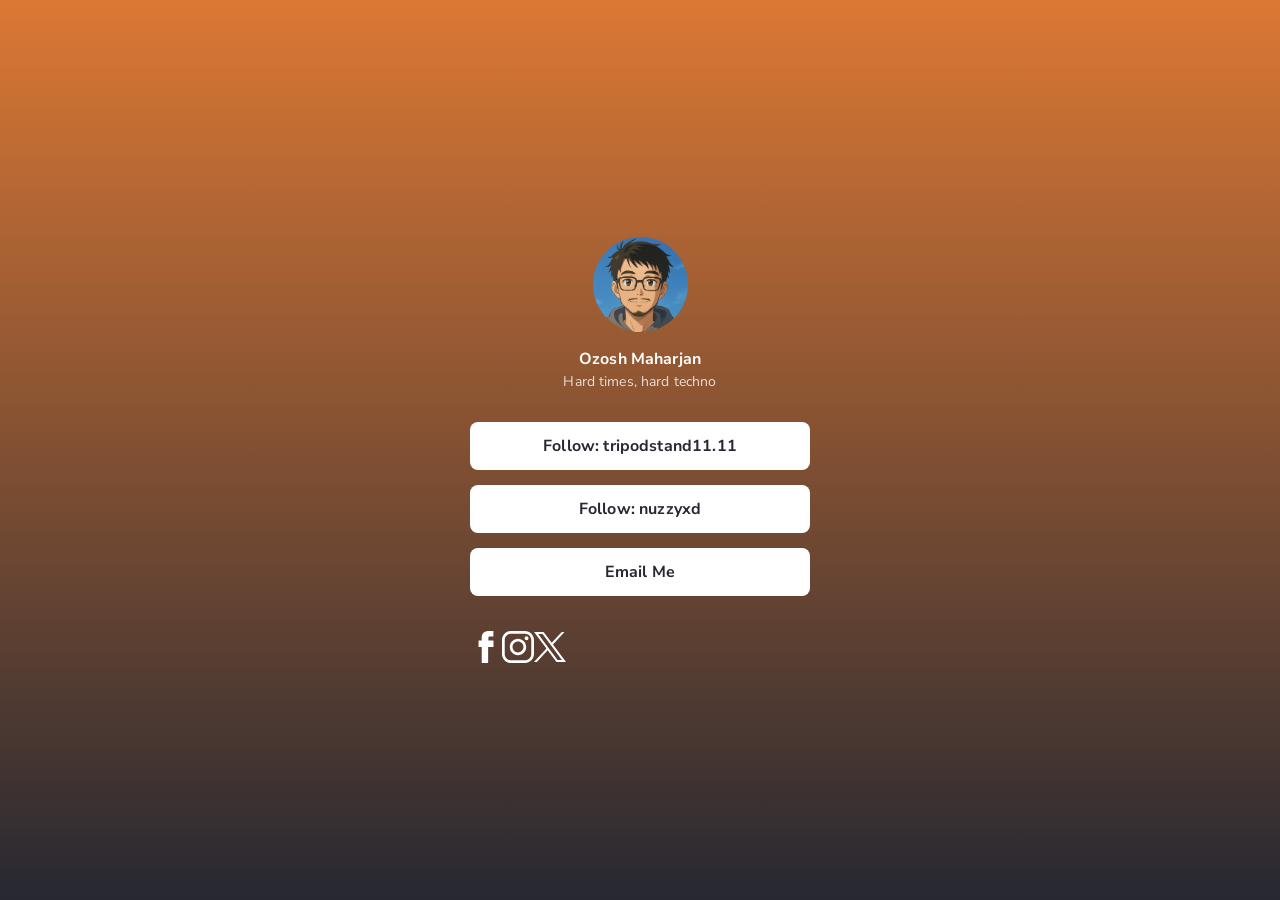
==== index.html @ 570a071a "adj" ====
<!DOCTYPE html>
<html lang="en">

<head>
    <meta charset="UTF-8">
    <meta name="viewport" content="width=device-width, initial-scale=1.0">
    <title>Ozosh Maharjan</title>
    <!-- CSS file -->
    <link rel="preconnect" href="https://fonts.googleapis.com">
    <link rel="preconnect" href="https://fonts.gstatic.com" crossorigin>
    <link href="https://fonts.googleapis.com/css2?family=Nunito+Sans:ital,opsz,wght@0,6..12,200..1000;1,6..12,200..1000&display=swap" rel="stylesheet">
    <link rel="stylesheet" href="/assets/css/style.css">
</head>

<body>
    <div class="main">
        <div class="content">
            <div class="container">
                <div class="profile">
                    <div class="profile__img">
                        <img src="/assets/img/profile.jpg" alt="Ozosh Maharjan" width="150" height="150" loading="lazy">
                    </div>
                    <h1 class="profile__title">Ozosh Maharjan</h1>
                    <p class="profile__caption">Hard times, hard techno</p>
                </div>
                <div class="buttonlist">
                    <ul>
                        <li><a class="btn" href="https://www.instagram.com/tripodstand11.11" target="_blank"
                                rel="noopener noreferrer">Follow: tripodstand11.11</a></li>
                        <li><a class="btn" href="https://www.instagram.com/nuzzyxd" target="_blank"
                                rel="noopener noreferrer">Follow: nuzzyxd</a></li>
                        <li><a class="btn" href="mailto:ozoshmaharjan@gmail.com" target="_blank"
                                rel="noopener noreferrer">Email Me</a></li>
                    </ul>
                </div>
                <div class="socialmedia">
                    <ul>
                        <li><a class="btn" href="#" target="_blank"><img src="/assets/img/icon-fb.svg"
                                    alt="facebook"></a></li>
                        <li><a class="btn" href="#" target="_blank"><img src="/assets/img/icon-insta.svg"
                                    alt="instagram"></a></li>
                        <li><a class="btn" href="#" target="_blank"><img src="/assets/img/icon-x.svg" alt="x"></a></li>
                    </ul>
                </div>

            </div>
        </div>
    </div>
    <!-- JS file -->
    <script src="/assets/js/script.js"></script>
</body>

</html>
---- assets/css/style.css ----
* {
  box-sizing: border-box;
  font-family: "Nunito Sans", sans-serif;
  letter-spacing: 0.01em;
  margin: 0;
  padding: 0;
}

ul {
  list-style-type: none;
}

div {
  width: 100%;
}

html {
  font-size: 16px;
  line-height: 1.5;
}

img {
  max-width: 100%;
  display: block;
  font-style: italic;
}

.container {
  max-width: 400px;
  margin: 0 auto;
  padding: 30px;
}

.main {
  display: flex;
  align-items: center;
  justify-content: center;
  background: #DC7835;
  background: linear-gradient(to bottom, #dc7834 0%, #272831 100%);
  min-height: 100svh;
}

.content {
  display: flex;
}

.profile {
  margin-bottom: 30px;
}
.profile__img {
  width: 95px;
  height: 95px;
  border-radius: 50%;
  overflow: hidden;
  margin-left: auto;
  margin-right: auto;
  margin-bottom: 15px;
}
.profile__img img {
  width: 100%;
  height: 100%;
  object-fit: cover;
  object-position: top;
}
.profile__title {
  font-size: 16px;
  text-align: center;
  color: #fff;
  font-weight: bold;
}
.profile__caption {
  text-align: center;
  font-size: 14px;
  margin: 0;
  color: #fff;
  opacity: 0.8;
}

.socialmedia ul {
  display: flex;
}
.socialmedia img {
  width: 32px;
  height: 32px;
}

.buttonlist {
  margin-bottom: 35px;
}
.buttonlist .btn {
  font-size: 16px;
  display: block;
  width: 100%;
  text-align: center;
  text-decoration: none;
  color: #272831;
  background-color: #fff;
  padding: 12px 15px;
  border-radius: 8px;
  margin-bottom: 15px;
  font-weight: bold;
}

/*# sourceMappingURL=style.css.map */
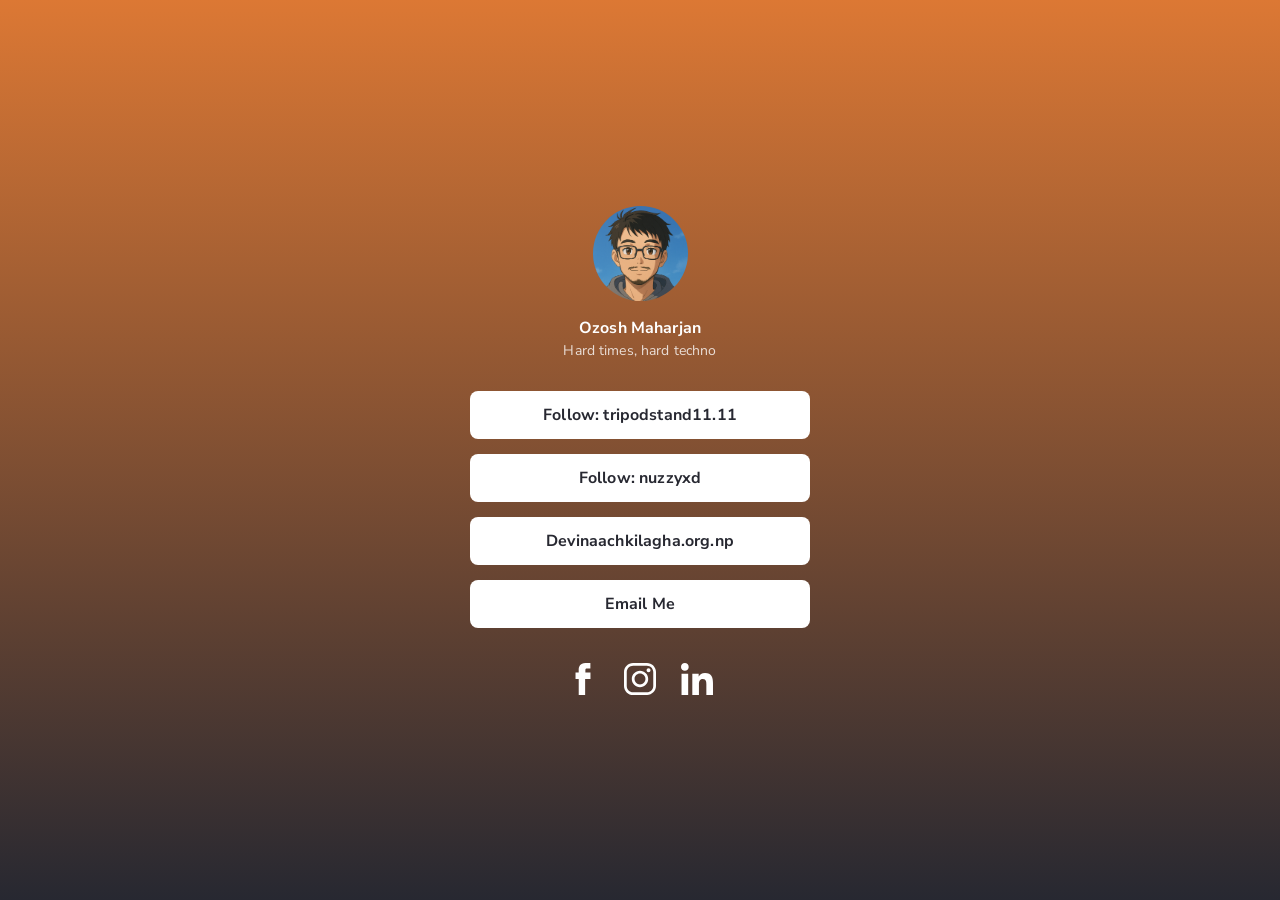
==== commit 2c36a1c9: "adj" ====
--- a/index.html
+++ b/index.html
@@ -18,31 +18,29 @@
             <div class="container">
                 <div class="profile">
                     <div class="profile__img">
-                        <img src="/assets/img/profile.jpg" alt="Ozosh Maharjan" width="150" height="150" loading="lazy">
+                        <a href="https://ozosh.com.np/" target="_blank" rel="noopener noreferrer">
+                            <img src="/assets/img/profile.jpg" alt="Ozosh Maharjan" width="150" height="150" loading="lazy">
+                        </a>
                     </div>
                     <h1 class="profile__title">Ozosh Maharjan</h1>
                     <p class="profile__caption">Hard times, hard techno</p>
                 </div>
                 <div class="buttonlist">
                     <ul>
-                        <li><a class="btn" href="https://www.instagram.com/tripodstand11.11" target="_blank"
-                                rel="noopener noreferrer">Follow: tripodstand11.11</a></li>
-                        <li><a class="btn" href="https://www.instagram.com/nuzzyxd" target="_blank"
-                                rel="noopener noreferrer">Follow: nuzzyxd</a></li>
-                        <li><a class="btn" href="mailto:ozoshmaharjan@gmail.com" target="_blank"
-                                rel="noopener noreferrer">Email Me</a></li>
+                        <li><a class="btn" href="https://www.instagram.com/tripodstand11.11/" target="_blank" rel="noopener noreferrer">Follow: tripodstand11.11</a></li>
+                        <li><a class="btn" href="https://www.instagram.com/nuzzyxd/" target="_blank" rel="noopener noreferrer">Follow: nuzzyxd</a></li>
+                        <!-- <li><a class="btn" href="https://ozosh.com.np/" target="_blank" rel="noopener noreferrer">Ozosh.com.np</a></li> -->
+                        <li><a class="btn" href="#" target="_blank" rel="noopener noreferrer">Devinaachkilagha.org.np</a></li>
+                        <li><a class="btn" href="mailto:ozoshmaharjan@gmail.com" target="_blank" rel="noopener noreferrer">Email Me</a></li>
                     </ul>
                 </div>
                 <div class="socialmedia">
                     <ul>
-                        <li><a class="btn" href="#" target="_blank"><img src="/assets/img/icon-fb.svg"
-                                    alt="facebook"></a></li>
-                        <li><a class="btn" href="#" target="_blank"><img src="/assets/img/icon-insta.svg"
-                                    alt="instagram"></a></li>
-                        <li><a class="btn" href="#" target="_blank"><img src="/assets/img/icon-x.svg" alt="x"></a></li>
+                        <li><a class="btn" href="https://www.facebook.com/ozosh182" target="_blank"><img src="/assets/img/icon-fb.svg" title="facebook" alt="facebook"></a></li>
+                        <li><a class="btn" href="https://www.instagram.com/ozosh182" target="_blank"><img src="/assets/img/icon-insta.svg" title="instagram" alt="instagram"></a></li>
+                        <li><a class="btn" href="https://www.linkedin.com/in/ozosh-maharjan-603562179/" target="_blank"><img src="/assets/img/icon-ln.svg" title="linkedin" alt="linkedin"></a></li>
                     </ul>
                 </div>
-
             </div>
         </div>
     </div>
--- a/assets/css/style.css
+++ b/assets/css/style.css
@@ -97,8 +97,16 @@
   background-color: #fff;
   padding: 12px 15px;
   border-radius: 8px;
+  font-weight: bold;
+}
+.buttonlist li:not(:last-child) .btn {
   margin-bottom: 15px;
-  font-weight: bold;
+}
+
+.socialmedia ul {
+  display: flex;
+  justify-content: center;
+  gap: 25px;
 }
 
 /*# sourceMappingURL=style.css.map */
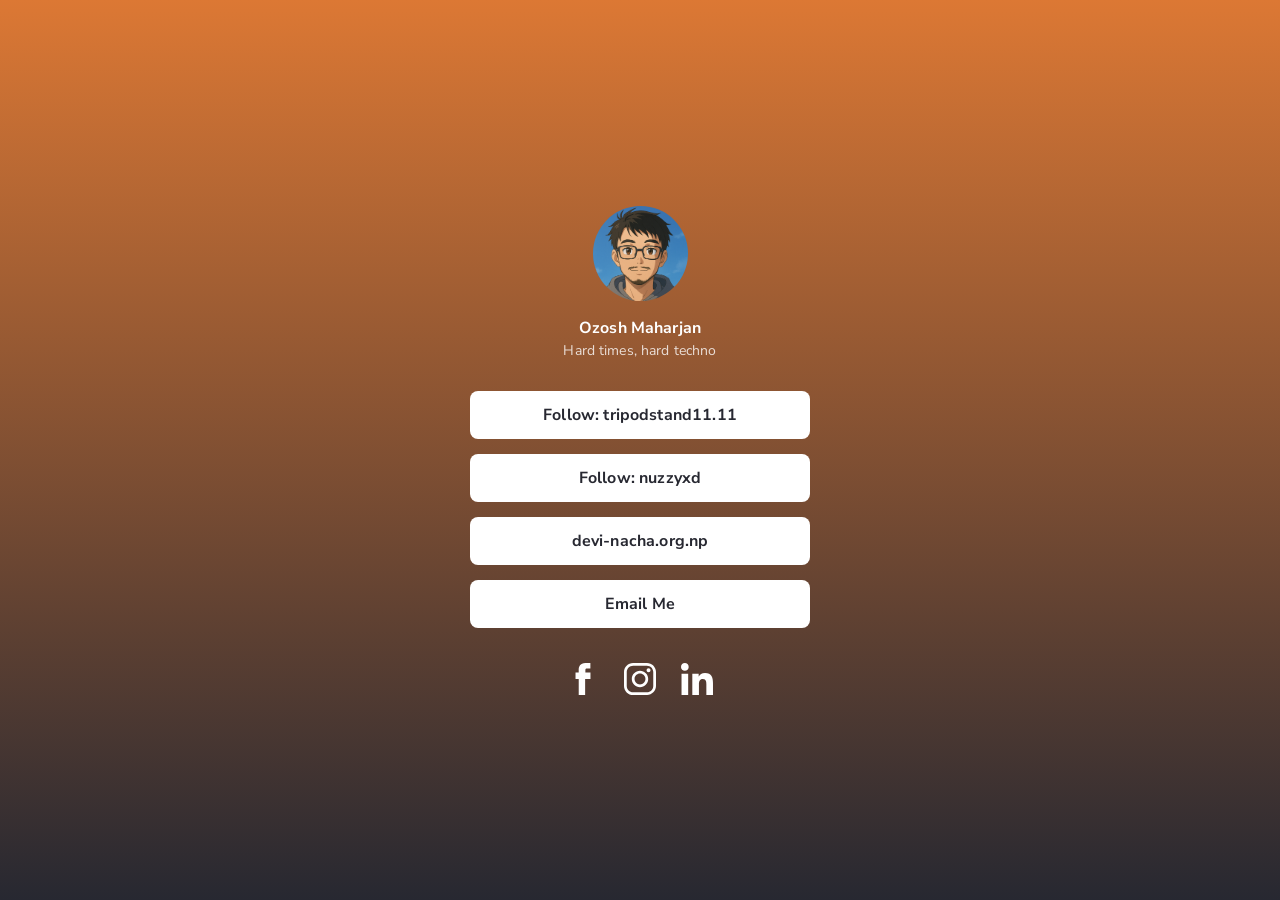
==== commit a6961352: "devinach updates" ====
--- a/index.html
+++ b/index.html
@@ -30,7 +30,7 @@
                         <li><a class="btn" href="https://www.instagram.com/tripodstand11.11/" target="_blank" rel="noopener noreferrer">Follow: tripodstand11.11</a></li>
                         <li><a class="btn" href="https://www.instagram.com/nuzzyxd/" target="_blank" rel="noopener noreferrer">Follow: nuzzyxd</a></li>
                         <!-- <li><a class="btn" href="https://ozosh.com.np/" target="_blank" rel="noopener noreferrer">Ozosh.com.np</a></li> -->
-                        <li><a class="btn" href="#" target="_blank" rel="noopener noreferrer">Devinaachkilagha.org.np</a></li>
+                        <li><a class="btn" href="/devi-nacha" target="_blank" rel="noopener noreferrer">devi-nacha.org.np</a></li>
                         <li><a class="btn" href="mailto:ozoshmaharjan@gmail.com" target="_blank" rel="noopener noreferrer">Email Me</a></li>
                     </ul>
                 </div>
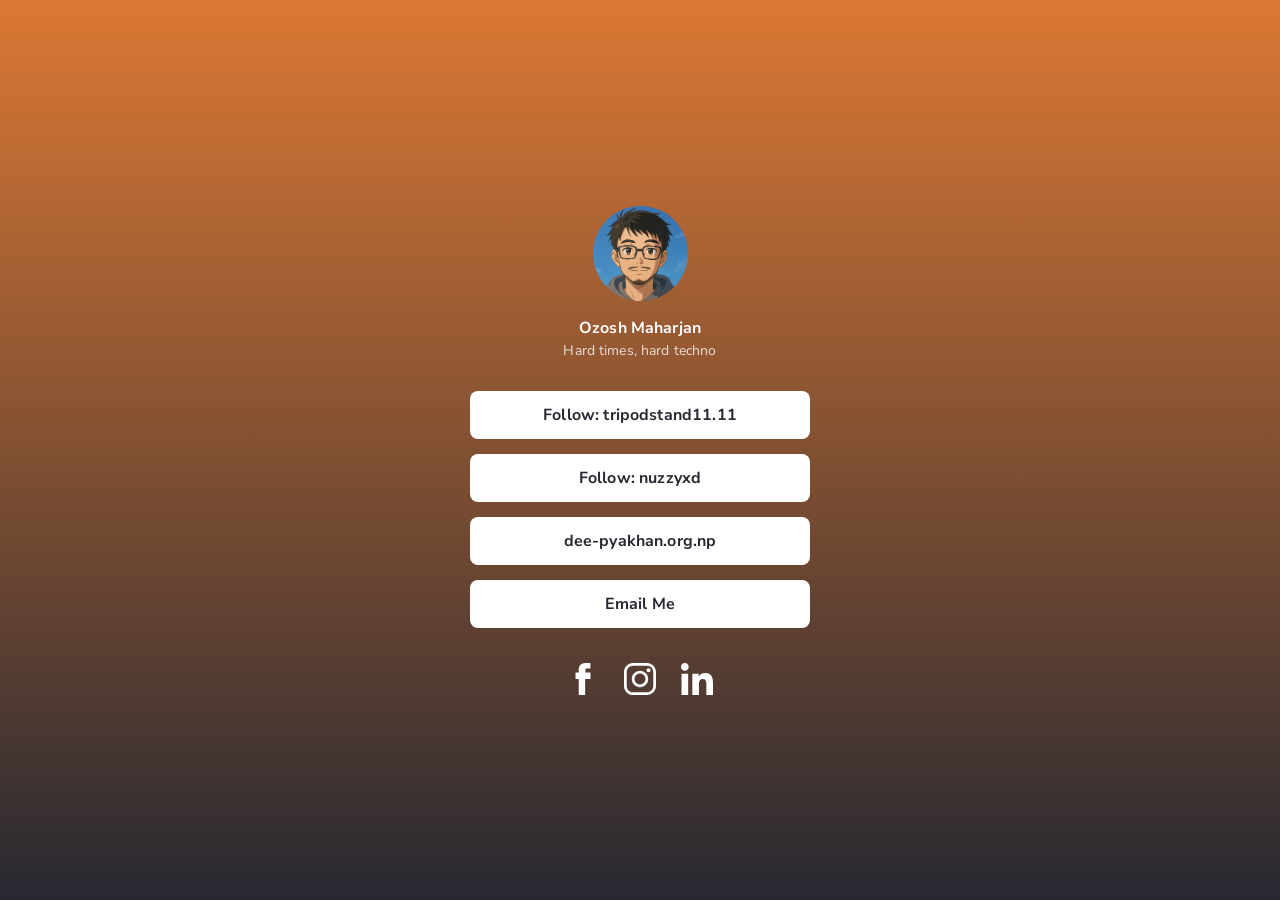
==== commit 051495aa: "deepykhan link update" ====
--- a/index.html
+++ b/index.html
@@ -30,7 +30,7 @@
                         <li><a class="btn" href="https://www.instagram.com/tripodstand11.11/" target="_blank" rel="noopener noreferrer">Follow: tripodstand11.11</a></li>
                         <li><a class="btn" href="https://www.instagram.com/nuzzyxd/" target="_blank" rel="noopener noreferrer">Follow: nuzzyxd</a></li>
                         <!-- <li><a class="btn" href="https://ozosh.com.np/" target="_blank" rel="noopener noreferrer">Ozosh.com.np</a></li> -->
-                        <li><a class="btn" href="/devi-nacha" target="_blank" rel="noopener noreferrer">devi-nacha.org.np</a></li>
+                        <li><a class="btn" href="http://dee-pyakhan.org.np/" target="_blank" rel="noopener noreferrer">dee-pyakhan.org.np</a></li>
                         <li><a class="btn" href="mailto:ozoshmaharjan@gmail.com" target="_blank" rel="noopener noreferrer">Email Me</a></li>
                     </ul>
                 </div>
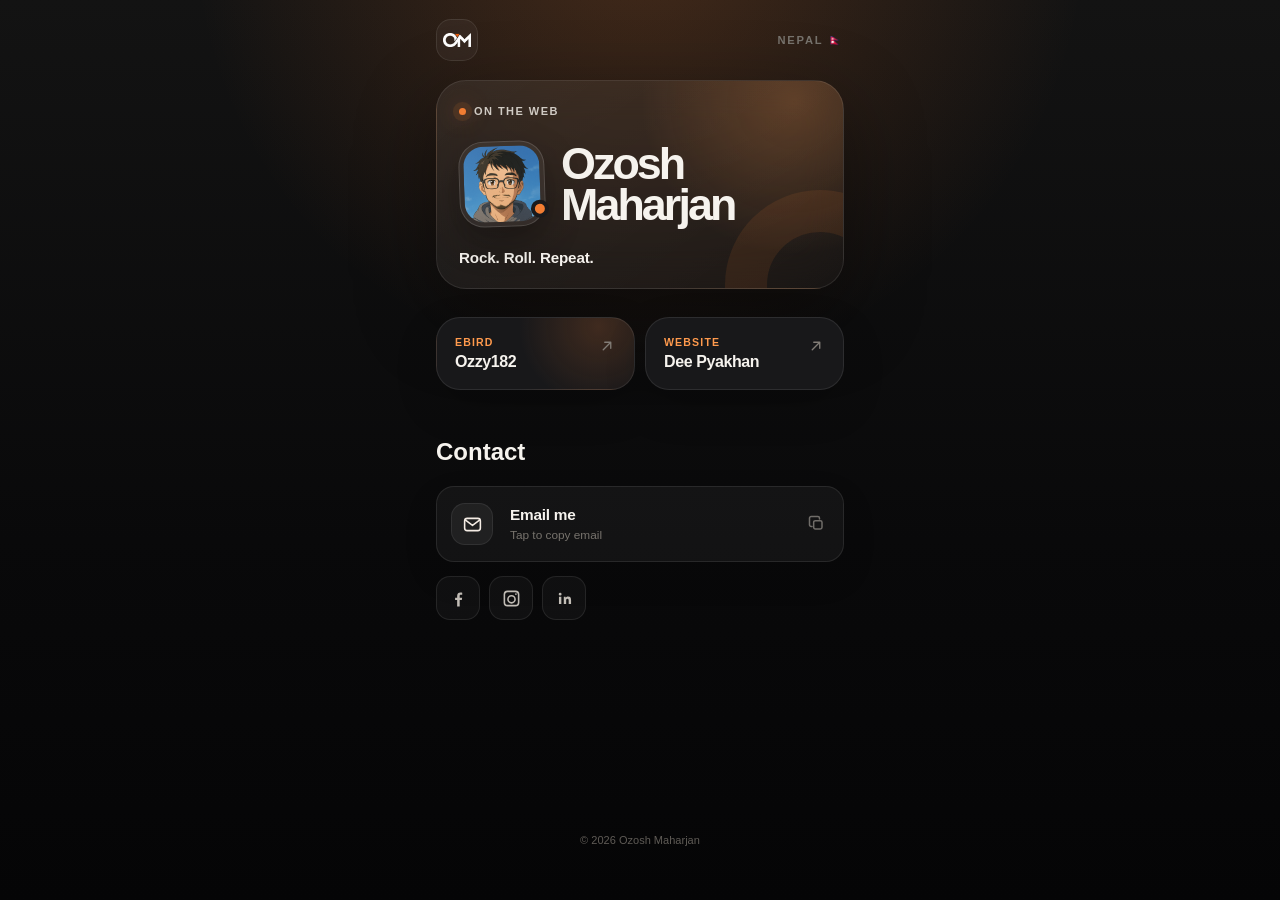
==== commit 37f30ff8: "top page redesigbn" ====
--- a/index.html
+++ b/index.html
@@ -1,51 +1,115 @@
 <!DOCTYPE html>
 <html lang="en">
-
 <head>
     <meta charset="UTF-8">
-    <meta name="viewport" content="width=device-width, initial-scale=1.0">
+    <meta name="viewport" content="width=device-width, initial-scale=1.0, viewport-fit=cover">
+    <meta name="theme-color" content="#0c0c0d">
     <title>Ozosh Maharjan</title>
-    <!-- CSS file -->
-    <link rel="preconnect" href="https://fonts.googleapis.com">
-    <link rel="preconnect" href="https://fonts.gstatic.com" crossorigin>
-    <link href="https://fonts.googleapis.com/css2?family=Nunito+Sans:ital,opsz,wght@0,6..12,200..1000;1,6..12,200..1000&display=swap" rel="stylesheet">
-    <link rel="stylesheet" href="/assets/css/style.css">
+    <meta name="description" content="Ozosh Maharjan — Hard times, hard techno.">
+
+    <!-- favicons  -->
+    <link rel="icon" href="/favicon.ico">
+
+    <!-- Open Graph -->
+    <meta property="og:title" content="Ozosh Maharjan">
+    <meta property="og:description" content="Ozosh Maharjan — Hard times, hard techno.">
+    <meta property="og:image" content="https://ozoshmaharjan.com.np/assets/img/og-image.png">
+    <meta property="og:url" content="https://ozoshmaharjan.com.np/">
+
+    <link rel="stylesheet" href="./assets/style.css">
 </head>
+<body>
+    <main class="shell">
+        <header class="topbar reveal">
+            <a class="monogram" href="/" aria-label="Ozosh Maharjan home">
+                <img src="./assets/img/logo-white.png" alt="OM">
+            </a>
+            <span class="topbar__label">NEPAL 🇳🇵</span>
+        </header>
 
-<body>
-    <div class="main">
-        <div class="content">
-            <div class="container">
-                <div class="profile">
-                    <div class="profile__img">
-                        <a href="https://ozosh.com.np/" target="_blank" rel="noopener noreferrer">
-                            <img src="/assets/img/profile.jpg" alt="Ozosh Maharjan" width="150" height="150" loading="lazy">
-                        </a>
-                    </div>
-                    <h1 class="profile__title">Ozosh Maharjan</h1>
-                    <p class="profile__caption">Hard times, hard techno</p>
+        <section class="hero reveal reveal-delay-1" aria-labelledby="profile-name">
+            <div class="hero__eyebrow">ON THE WEB</div>
+
+            <div class="profile-row">
+                <div class="avatar">
+                    <img src="./assets/img/user.jpg" alt="Ozosh Maharjan">
                 </div>
-                <div class="buttonlist">
-                    <ul>
-                        <li><a class="btn" href="https://www.instagram.com/tripodstand11.11/" target="_blank" rel="noopener noreferrer">Follow: tripodstand11.11</a></li>
-                        <li><a class="btn" href="https://www.instagram.com/nuzzyxd/" target="_blank" rel="noopener noreferrer">Follow: nuzzyxd</a></li>
-                        <!-- <li><a class="btn" href="https://ozosh.com.np/" target="_blank" rel="noopener noreferrer">Ozosh.com.np</a></li> -->
-                        <li><a class="btn" href="http://dee-pyakhan.org.np/" target="_blank" rel="noopener noreferrer">dee-pyakhan.org.np</a></li>
-                        <li><a class="btn" href="mailto:ozoshmaharjan@gmail.com" target="_blank" rel="noopener noreferrer">Email Me</a></li>
-                    </ul>
-                </div>
-                <div class="socialmedia">
-                    <ul>
-                        <li><a class="btn" href="https://www.facebook.com/ozosh182" target="_blank"><img src="/assets/img/icon-fb.svg" title="facebook" alt="facebook"></a></li>
-                        <li><a class="btn" href="https://www.instagram.com/ozosh182" target="_blank"><img src="/assets/img/icon-insta.svg" title="instagram" alt="instagram"></a></li>
-                        <li><a class="btn" href="https://www.linkedin.com/in/ozosh-maharjan-603562179/" target="_blank"><img src="/assets/img/icon-ln.svg" title="linkedin" alt="linkedin"></a></li>
-                    </ul>
-                </div>
+                <h1 class="hero__name" id="profile-name">Ozosh<br>Maharjan</h1>
             </div>
-        </div>
-    </div>
-    <!-- JS file -->
-    <script src="/assets/js/script.js"></script>
+
+            <p class="hero__tagline"><strong>Rock. Roll. Repeat.</strong></p>
+        </section>
+
+        <section class="section reveal reveal-delay-2" aria-labelledby="featured-title">
+            <div class="feature-grid">
+                <a class="feature-card" href="https://ebird.org/profile/NzE1NzQ1OA" target="_blank" rel="noopener noreferrer">
+                    <span class="feature-card__arrow" aria-hidden="true">
+                        <svg viewBox="0 0 24 24"><path d="M7 17 17 7M9 7h8v8"/></svg>
+                    </span>
+                    <span class="feature-card__meta">
+                        <span class="feature-card__kicker">eBird</span>
+                        <span class="feature-card__title">Ozzy182</span>
+                    </span>
+                </a>
+
+                <a class="feature-card" href="https://dee-pyakhan.org.np/" target="_blank" rel="noopener noreferrer">
+                    <span class="feature-card__arrow" aria-hidden="true">
+                        <svg viewBox="0 0 24 24"><path d="M7 17 17 7M9 7h8v8"/></svg>
+                    </span>
+                    <span class="feature-card__meta">
+                        <span class="feature-card__kicker">Website</span>
+                        <span class="feature-card__title">Dee Pyakhan</span>
+                    </span>
+                </a>
+            </div>
+        </section>
+
+        <section class="section reveal reveal-delay-3" aria-labelledby="contact-title">
+            <div class="section-head">
+                <h2 class="section-title" id="contact-title">Contact</h2>
+            </div>
+
+            <button class="action-card" type="button" data-copy-email="your@email.com">
+                <span class="action-card__icon" aria-hidden="true">
+                    <svg viewBox="0 0 24 24"><rect x="3" y="5" width="18" height="14" rx="3"/><path d="m4 7 8 6 8-6"/></svg>
+                </span>
+                <span class="action-card__text">
+                    <span class="action-card__title">Email me</span>
+                    <span class="action-card__caption">Tap to copy email</span>
+                </span>
+                <span class="action-card__arrow" aria-hidden="true">
+                    <svg viewBox="0 0 24 24"><rect x="8" y="8" width="10" height="10" rx="2"/><path d="M6 15H5a2 2 0 0 1-2-2V5a2 2 0 0 1 2-2h8a2 2 0 0 1 2 2v1"/></svg>
+                </span>
+            </button>
+
+            <nav class="social-row" aria-label="Social media">
+                <a class="social-link" href="https://facebook.com/" target="_blank" rel="noopener noreferrer" aria-label="Facebook">
+                    <svg viewBox="0 0 24 24" aria-hidden="true"><path d="M13.5 22v-8h2.7l.4-3.1h-3.1V8.9c0-.9.2-1.5 1.6-1.5h1.6V4.6c-.3 0-1.2-.1-2.4-.1-2.4 0-4 1.5-4 4.2v2.2H7.7V14h2.6v8h3.2z"/></svg>
+                </a>
+                <a class="social-link" href="https://instagram.com/" target="_blank" rel="noopener noreferrer" aria-label="Instagram">
+                    <svg viewBox="0 0 24 24" aria-hidden="true"><path d="M7 2h10a5 5 0 0 1 5 5v10a5 5 0 0 1-5 5H7a5 5 0 0 1-5-5V7a5 5 0 0 1 5-5zm0 2C5.3 4 4 5.3 4 7v10c0 1.7 1.3 3 3 3h10c1.7 0 3-1.3 3-3V7c0-1.7-1.3-3-3-3H7zm5 3.5A5.5 5.5 0 1 1 6.5 13 5.5 5.5 0 0 1 12 7.5zm0 2A3.5 3.5 0 1 0 15.5 13 3.5 3.5 0 0 0 12 9.5z"/><circle cx="17.6" cy="6.4" r="1.1"/></svg>
+                </a>
+                <a class="social-link" href="https://linkedin.com/" target="_blank" rel="noopener noreferrer" aria-label="LinkedIn">
+                    <svg viewBox="0 0 24 24" aria-hidden="true"><path d="M6.5 8.3A1.8 1.8 0 1 0 6.5 4.7 1.8 1.8 0 0 0 6.5 8.3zM5 9.8h3V19H5V9.8zM10.5 9.8h2.9v1.3h.1c.4-.8 1.4-1.6 3-1.6 3.2 0 3.8 2.1 3.8 4.8V19h-3v-4.2c0-1 0-2.4-1.5-2.4s-1.7 1.1-1.7 2.3V19h-3V9.8z"/></svg>
+                </a>
+            </nav>
+        </section>
+
+        <footer class="footer">© <span data-current-year></span> Ozosh Maharjan</footer>
+    </main>
+
+    <!-- <nav class="bottom-nav" aria-label="Primary">
+        <a class="nav-pill" href="index.html" aria-current="page">
+            <svg viewBox="0 0 24 24" aria-hidden="true"><path d="m4 10 8-6 8 6v9a1 1 0 0 1-1 1h-5v-6h-4v6H5a1 1 0 0 1-1-1v-9Z"/></svg>
+            Home
+        </a>
+        <a class="nav-pill" href="links.html">
+            <svg viewBox="0 0 24 24" aria-hidden="true"><path d="M10 13a5 5 0 0 0 7.1 0l2-2a5 5 0 0 0-7.1-7.1l-1.1 1.1M14 11a5 5 0 0 0-7.1 0l-2 2A5 5 0 0 0 12 20.1l1.1-1.1"/></svg>
+            Links
+        </a>
+    </nav> -->
+
+    <div class="toast" id="toast" role="status" aria-live="polite">Email copied</div>
+    <script src="./assets/script.js" defer></script>
 </body>
-
-</html>+</html>
--- a/assets/style.css
+++ b/assets/style.css
@@ -0,0 +1,591 @@
+:root {
+    --bg: #0c0c0d;
+    --bg-soft: #151517;
+    --panel: rgba(27, 27, 29, .88);
+    --panel-strong: #1c1c1f;
+    --text: #f6f3ee;
+    --muted: #a8a39c;
+    --muted-2: #77736d;
+    --line: rgba(255, 255, 255, .09);
+    --accent: #f27d32;
+    --accent-hot: #ff9a4d;
+    --accent-deep: #9d4520;
+    --shadow: 0 28px 80px rgba(0, 0, 0, .42);
+    --radius-xl: 30px;
+    --radius-lg: 24px;
+    --radius-md: 18px;
+    --content: 440px;
+}
+
+*, *::before, *::after { box-sizing: border-box; }
+
+html {
+    min-height: 100%;
+    font-size: 16px;
+    -webkit-text-size-adjust: 100%;
+    background: var(--bg);
+}
+
+body {
+    min-height: 100svh;
+    margin: 0;
+    color: var(--text);
+    background:
+        radial-gradient(circle at 50% -8%, rgba(242, 125, 50, .22), transparent 28rem),
+        linear-gradient(180deg, #131313 0%, #09090a 60%, #050506 100%);
+    font-family: Inter, ui-sans-serif, -apple-system, BlinkMacSystemFont, "Segoe UI", Roboto, Helvetica, Arial, sans-serif;
+    font-synthesis: none;
+    overflow-x: hidden;
+}
+
+body::before {
+    content: "";
+    position: fixed;
+    inset: 0;
+    z-index: -2;
+    pointer-events: none;
+    opacity: .18;
+    background-image:
+        linear-gradient(rgba(255,255,255,.025) 1px, transparent 1px),
+        linear-gradient(90deg, rgba(255,255,255,.025) 1px, transparent 1px);
+    background-size: 34px 34px;
+    mask-image: linear-gradient(to bottom, #000, transparent 78%);
+}
+
+body::after {
+    content: "";
+    position: fixed;
+    z-index: -1;
+    width: 19rem;
+    height: 19rem;
+    left: 50%;
+    top: -10rem;
+    transform: translateX(-50%);
+    border-radius: 50%;
+    background: var(--accent);
+    filter: blur(95px);
+    opacity: .13;
+    pointer-events: none;
+}
+
+img, svg { display: block; }
+img { max-width: 100%; }
+a, button { font: inherit; }
+a { color: inherit; }
+button { color: inherit; }
+
+.shell {
+    width: min(100%, var(--content));
+    min-height: 100svh;
+    margin: 0 auto;
+    padding:
+        max(18px, env(safe-area-inset-top))
+        16px
+        max(24px, env(safe-area-inset-bottom));
+    display: flex;
+    flex-direction: column;
+}
+
+.topbar {
+    display: flex;
+    align-items: center;
+    justify-content: space-between;
+    min-height: 44px;
+    margin-bottom: 18px;
+}
+
+.monogram {
+    display: inline-grid;
+    place-items: center;
+    width: 42px;
+    height: 42px;
+    border: 1px solid var(--line);
+    border-radius: 15px;
+    padding: 6px;
+    color: var(--text);
+    background: rgba(255,255,255,.045);
+    text-decoration: none;
+    font-size: .78rem;
+    font-weight: 800;
+    letter-spacing: .06em;
+    backdrop-filter: blur(18px);
+}
+
+.topbar__label {
+    color: var(--muted-2);
+    font-size: .7rem;
+    font-weight: 700;
+    letter-spacing: .16em;
+    text-transform: uppercase;
+}
+
+.hero {
+    position: relative;
+    overflow: hidden;
+    isolation: isolate;
+    padding: 24px 22px 22px;
+    border: 1px solid var(--line);
+    border-radius: var(--radius-xl);
+    background:
+        radial-gradient(circle at 88% 10%, rgba(255,154,77,.22), transparent 38%),
+        linear-gradient(145deg, rgba(255,255,255,.065), rgba(255,255,255,.025));
+    box-shadow: var(--shadow);
+    backdrop-filter: blur(20px);
+}
+
+.hero::before {
+    content: "";
+    position: absolute;
+    z-index: -1;
+    width: 190px;
+    height: 190px;
+    right: -72px;
+    bottom: -92px;
+    border: 42px solid rgba(242,125,50,.10);
+    border-radius: 50%;
+}
+
+.hero__eyebrow {
+    display: flex;
+    align-items: center;
+    gap: 8px;
+    margin-bottom: 24px;
+    color: #d0cbc4;
+    font-size: .69rem;
+    font-weight: 700;
+    letter-spacing: .13em;
+    text-transform: uppercase;
+}
+
+.hero__eyebrow::before {
+    content: "";
+    width: 7px;
+    height: 7px;
+    border-radius: 50%;
+    background: var(--accent);
+    box-shadow: 0 0 0 6px rgba(242,125,50,.10), 0 0 22px rgba(242,125,50,.75);
+}
+
+.profile-row {
+    display: flex;
+    align-items: center;
+    gap: 16px;
+}
+
+.avatar {
+    position: relative;
+    flex: 0 0 auto;
+    width: 86px;
+    height: 86px;
+    padding: 4px;
+    border: 1px solid rgba(255,255,255,.14);
+    border-radius: 25px;
+    background: rgba(255,255,255,.055);
+    box-shadow: 0 14px 35px rgba(0,0,0,.30);
+    transform: rotate(-2deg);
+}
+
+.avatar::after {
+    content: "";
+    position: absolute;
+    width: 18px;
+    height: 18px;
+    right: -4px;
+    bottom: 7px;
+    border: 4px solid #1a1a1c;
+    border-radius: 50%;
+    background: var(--accent);
+}
+
+.avatar img {
+    width: 100%;
+    height: 100%;
+    border-radius: 20px;
+    object-fit: cover;
+    object-position: top;
+}
+
+.hero__name {
+    margin: 0;
+    max-width: 230px;
+    font-size: clamp(2rem, 10vw, 2.8rem);
+    line-height: .92;
+    letter-spacing: -.065em;
+    font-weight: 850;
+}
+
+.hero__tagline {
+    margin: 22px 0 0;
+    color: var(--muted);
+    font-size: .95rem;
+    letter-spacing: -.01em;
+}
+
+.hero__tagline strong {
+    color: var(--text);
+    font-weight: 650;
+}
+
+.section {
+    margin-top: 28px;
+}
+
+.feature-grid {
+    display: grid;
+    grid-template-columns: 1fr 1fr;
+    gap: 10px;
+}
+
+.feature-card {
+    position: relative;
+    padding: 18px;
+    overflow: hidden;
+    border: 1px solid var(--line);
+    border-radius: var(--radius-lg);
+    background: var(--panel);
+    text-decoration: none;
+    box-shadow: 0 16px 42px rgba(0,0,0,.18);
+    transition: transform .2s ease, border-color .2s ease, background-color .2s ease;
+}
+
+.feature-card:first-child {
+    background:
+        radial-gradient(circle at 82% 12%, rgba(242,125,50,.18), transparent 46%),
+        var(--panel);
+}
+
+.feature-card:active { transform: scale(.985); }
+.feature-card:focus-visible,
+.action-card:focus-visible,
+.social-link:focus-visible,
+.monogram:focus-visible,
+.nav-pill:focus-visible {
+    outline: 3px solid rgba(242,125,50,.52);
+    outline-offset: 3px;
+}
+
+.action-card__icon {
+    display: grid;
+    place-items: center;
+    width: 42px;
+    height: 42px;
+    border: 1px solid rgba(255,255,255,.08);
+    border-radius: 14px;
+    background: rgba(255,255,255,.055);
+    color: #f4ece4;
+}
+
+.action-card__icon svg {
+    width: 21px;
+    height: 21px;
+    fill: none;
+    stroke: currentColor;
+    stroke-width: 1.8;
+    stroke-linecap: round;
+    stroke-linejoin: round;
+}
+
+.feature-card__kicker {
+    display: block;
+    margin-bottom: 4px;
+    color: var(--accent-hot);
+    font-size: .66rem;
+    font-weight: 800;
+    letter-spacing: .11em;
+    text-transform: uppercase;
+}
+
+.feature-card__title {
+    display: block;
+    font-size: 1rem;
+    line-height: 1.2;
+    font-weight: 750;
+    letter-spacing: -.025em;
+}
+
+.feature-card__arrow {
+    position: absolute;
+    top: 19px;
+    right: 18px;
+    color: #817c76;
+}
+
+.feature-card__arrow svg {
+    width: 18px;
+    height: 18px;
+    fill: none;
+    stroke: currentColor;
+    stroke-width: 1.8;
+    stroke-linecap: round;
+    stroke-linejoin: round;
+}
+
+.action-list {
+    display: grid;
+    gap: 10px;
+}
+
+.action-card {
+    position: relative;
+    display: grid;
+    grid-template-columns: 46px minmax(0, 1fr) 22px;
+    align-items: center;
+    gap: 13px;
+    width: 100%;
+    min-height: 76px;
+    padding: 12px 14px;
+    border: 1px solid var(--line);
+    border-radius: var(--radius-md);
+    color: var(--text);
+    background: rgba(255,255,255,.042);
+    text-decoration: none;
+    text-align: left;
+    cursor: pointer;
+    box-shadow: 0 14px 34px rgba(0,0,0,.12);
+    transition: transform .18s ease, background-color .18s ease, border-color .18s ease;
+    -webkit-tap-highlight-color: transparent;
+}
+
+.action-card:active { transform: scale(.988); }
+
+.action-card__text { min-width: 0; }
+.action-card__title {
+    display: block;
+    margin-bottom: 3px;
+    font-size: .96rem;
+    line-height: 1.2;
+    font-weight: 720;
+    letter-spacing: -.015em;
+}
+
+.action-card__caption {
+    display: block;
+    overflow: hidden;
+    color: var(--muted-2);
+    font-size: .74rem;
+    white-space: nowrap;
+    text-overflow: ellipsis;
+}
+
+.action-card__arrow {
+    color: #706d69;
+}
+
+.action-card__arrow svg {
+    width: 20px;
+    height: 20px;
+    fill: none;
+    stroke: currentColor;
+    stroke-width: 1.8;
+    stroke-linecap: round;
+    stroke-linejoin: round;
+}
+
+.social-row {
+    display: flex;
+    gap: 9px;
+    margin-top: 14px;
+}
+
+.social-link {
+    display: grid;
+    place-items: center;
+    width: 44px;
+    height: 44px;
+    border: 1px solid var(--line);
+    border-radius: 14px;
+    color: #c3beb7;
+    background: rgba(255,255,255,.035);
+    text-decoration: none;
+    transition: transform .18s ease, color .18s ease, background-color .18s ease;
+}
+
+.social-link:active { transform: scale(.96); }
+.social-link svg { width: 19px; height: 19px; fill: currentColor; }
+
+.page-intro {
+    margin: 12px 4px 25px;
+}
+
+.page-intro__eyebrow {
+    margin: 0 0 8px;
+    color: var(--accent-hot);
+    font-size: .69rem;
+    font-weight: 800;
+    letter-spacing: .14em;
+    text-transform: uppercase;
+}
+
+.page-intro__title {
+    margin: 0;
+    max-width: 330px;
+    font-size: clamp(2.2rem, 11vw, 3.2rem);
+    line-height: .94;
+    letter-spacing: -.065em;
+    font-weight: 850;
+}
+
+.page-intro__text {
+    margin: 14px 0 0;
+    max-width: 340px;
+    color: var(--muted);
+    font-size: .9rem;
+    line-height: 1.55;
+}
+
+.compact-profile {
+    display: flex;
+    align-items: center;
+    gap: 12px;
+    margin: 0 0 20px;
+    padding: 12px;
+    border: 1px solid var(--line);
+    border-radius: 20px;
+    background: rgba(255,255,255,.035);
+}
+
+.compact-profile__avatar {
+    width: 50px;
+    height: 50px;
+    border-radius: 15px;
+    object-fit: cover;
+    object-position: top;
+}
+
+.compact-profile__name {
+    margin: 0 0 2px;
+    font-size: .94rem;
+    font-weight: 720;
+}
+
+.compact-profile__caption {
+    margin: 0;
+    color: var(--muted-2);
+    font-size: .75rem;
+}
+
+.footer {
+    margin-top: auto;
+    padding: 30px 2px 30px;
+    color: #5f5b56;
+    font-size: .69rem;
+    text-align: center;
+}
+
+.bottom-nav {
+    position: fixed;
+    z-index: 20;
+    left: 50%;
+    bottom: max(12px, env(safe-area-inset-bottom));
+    transform: translateX(-50%);
+    width: min(calc(100% - 28px), 410px);
+    padding: 6px;
+    display: grid;
+    grid-template-columns: 1fr 1fr;
+    gap: 5px;
+    border: 1px solid rgba(255,255,255,.10);
+    border-radius: 20px;
+    background: rgba(16,16,18,.82);
+    box-shadow: 0 18px 50px rgba(0,0,0,.38);
+    backdrop-filter: blur(24px) saturate(150%);
+}
+
+.nav-pill {
+    display: flex;
+    align-items: center;
+    justify-content: center;
+    gap: 8px;
+    min-height: 46px;
+    border-radius: 15px;
+    color: #77726d;
+    text-decoration: none;
+    font-size: .75rem;
+    font-weight: 750;
+}
+
+.nav-pill[aria-current="page"] {
+    color: var(--text);
+    background: rgba(255,255,255,.075);
+}
+
+.nav-pill svg {
+    width: 17px;
+    height: 17px;
+    fill: none;
+    stroke: currentColor;
+    stroke-width: 1.9;
+    stroke-linecap: round;
+    stroke-linejoin: round;
+}
+
+.toast {
+    position: fixed;
+    z-index: 50;
+    left: 50%;
+    bottom: calc(max(12px, env(safe-area-inset-bottom)) + 72px);
+    transform: translate(-50%, 14px) scale(.98);
+    max-width: calc(100% - 32px);
+    padding: 10px 15px;
+    border: 1px solid rgba(255,255,255,.10);
+    border-radius: 999px;
+    color: #171719;
+    background: #f7f3ee;
+    box-shadow: 0 14px 40px rgba(0,0,0,.32);
+    opacity: 0;
+    pointer-events: none;
+    white-space: nowrap;
+    font-size: .78rem;
+    font-weight: 750;
+    transition: opacity .2s ease, transform .2s ease;
+}
+
+.toast.is-visible {
+    opacity: 1;
+    transform: translate(-50%, 0) scale(1);
+}
+
+.reveal {
+    animation: rise .55s cubic-bezier(.2,.72,.2,1) both;
+}
+
+.reveal-delay-1 { animation-delay: .06s; }
+.reveal-delay-2 { animation-delay: .12s; }
+.reveal-delay-3 { animation-delay: .18s; }
+
+@keyframes rise {
+    from { opacity: 0; transform: translateY(12px); }
+    to { opacity: 1; transform: translateY(0); }
+}
+
+@media (hover: hover) and (pointer: fine) {
+    .feature-card:hover,
+    .action-card:hover {
+        transform: translateY(-2px);
+        border-color: rgba(255,255,255,.15);
+        background-color: rgba(255,255,255,.065);
+    }
+    .social-link:hover {
+        color: var(--text);
+        background: rgba(255,255,255,.065);
+        transform: translateY(-2px);
+    }
+}
+
+@media (max-width: 360px) {
+    .shell { padding-left: 12px; padding-right: 12px; }
+    .hero { padding: 20px 18px; }
+    .avatar { width: 76px; height: 76px; border-radius: 22px; }
+    .avatar img { border-radius: 17px; }
+    .feature-card { min-height: 162px; padding: 15px; }
+    .feature-card__meta { left: 15px; right: 15px; bottom: 15px; }
+    .feature-card__arrow { right: 15px; top: 16px; }
+}
+
+@media (prefers-reduced-motion: reduce) {
+    *, *::before, *::after {
+        scroll-behavior: auto !important;
+        animation-duration: .01ms !important;
+        animation-iteration-count: 1 !important;
+        transition-duration: .01ms !important;
+    }
+}
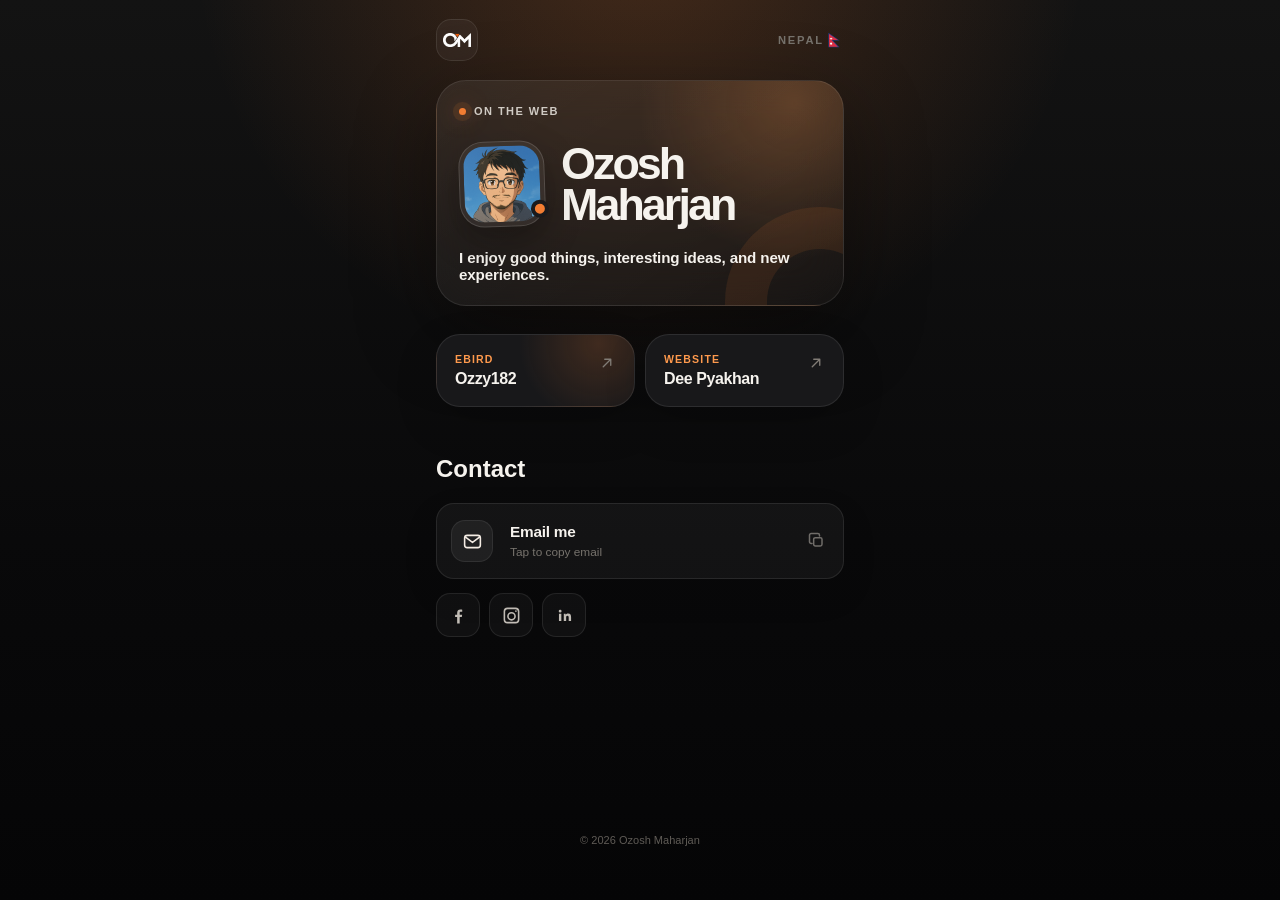
==== commit 4301de79: "adj" ====
--- a/index.html
+++ b/index.html
@@ -5,26 +5,29 @@
     <meta name="viewport" content="width=device-width, initial-scale=1.0, viewport-fit=cover">
     <meta name="theme-color" content="#0c0c0d">
     <title>Ozosh Maharjan</title>
-    <meta name="description" content="Ozosh Maharjan — Hard times, hard techno.">
+    <meta name="description" content="I enjoy good things, interesting ideas, and new experiences.">
 
     <!-- favicons  -->
     <link rel="icon" href="/favicon.ico">
 
     <!-- Open Graph -->
     <meta property="og:title" content="Ozosh Maharjan">
-    <meta property="og:description" content="Ozosh Maharjan — Hard times, hard techno.">
+    <meta property="og:description" content="I enjoy good things, interesting ideas, and new experiences.">
     <meta property="og:image" content="https://ozoshmaharjan.com.np/assets/img/og-image.png">
     <meta property="og:url" content="https://ozoshmaharjan.com.np/">
 
-    <link rel="stylesheet" href="./assets/style.css">
+    <link rel="stylesheet" href="/assets/style.css">
 </head>
 <body>
     <main class="shell">
         <header class="topbar reveal">
             <a class="monogram" href="/" aria-label="Ozosh Maharjan home">
-                <img src="./assets/img/logo-white.png" alt="OM">
+                <img src="/assets/img/logo-white.png" alt="OM">
             </a>
-            <span class="topbar__label">NEPAL 🇳🇵</span>
+            <div class="topbar__labelbox">
+                <span class="topbar__label">NEPAL</span>
+                <svg width="20" height="20" viewBox="0 0 36 36" xmlns="http://www.w3.org/2000/svg" xmlns:xlink="http://www.w3.org/1999/xlink" aria-hidden="true" role="img" class="iconify iconify--twemoji" preserveAspectRatio="xMidYMid meet"><path fill="#22408B" d="M27.796 19L8 5v26h19.796L15.918 19z"></path><path fill="#DD2F45" d="M25 18L9 7.196V30h16L13.574 18z"></path><path fill="#FFF" d="M14.291 24.041l.586-.816l-1 .098l.1-1l-.817.586l-.414-.916l-.414.916l-.817-.586l.099 1l-1-.098l.586.816l-.916.414l.916.414l-.586.816l1-.098l-.099 1l.817-.586l.414.916l.414-.916l.817.586l-.1-1l1 .098l-.586-.816l.916-.414zm-1.546-7.147l.001.002l.001-.002l.018.002c1.468 0 2.66-1.13 2.784-2.567a3.2 3.2 0 0 1-1.595 1.442l-.175-.244l.611-.276l-.611-.276l.391-.545l-.668.066l.067-.668l-.546.391l-.276-.612l-.276.612l-.546-.391l.067.668l-.668-.066l.391.545l-.611.276l.611.276l-.167.233a3.203 3.203 0 0 1-1.566-1.431a2.795 2.795 0 0 0 2.763 2.565z"></path></svg>
+            </div>   
         </header>
 
         <section class="hero reveal reveal-delay-1" aria-labelledby="profile-name">
@@ -32,12 +35,12 @@
 
             <div class="profile-row">
                 <div class="avatar">
-                    <img src="./assets/img/user.jpg" alt="Ozosh Maharjan">
+                    <img src="/assets/img/user.jpg" alt="Ozosh Maharjan">
                 </div>
                 <h1 class="hero__name" id="profile-name">Ozosh<br>Maharjan</h1>
             </div>
 
-            <p class="hero__tagline"><strong>Rock. Roll. Repeat.</strong></p>
+            <p class="hero__tagline"><strong>I enjoy good things, interesting ideas, and new experiences.</strong></p>
         </section>
 
         <section class="section reveal reveal-delay-2" aria-labelledby="featured-title">
@@ -110,6 +113,6 @@
     </nav> -->
 
     <div class="toast" id="toast" role="status" aria-live="polite">Email copied</div>
-    <script src="./assets/script.js" defer></script>
+    <script src="/assets/script.js" defer></script>
 </body>
 </html>
--- a/assets/style.css
+++ b/assets/style.css
@@ -110,7 +110,10 @@
     letter-spacing: .06em;
     backdrop-filter: blur(18px);
 }
-
+.topbar__labelbox{
+    display: flex;
+    align-items: center;
+}
 .topbar__label {
     color: var(--muted-2);
     font-size: .7rem;
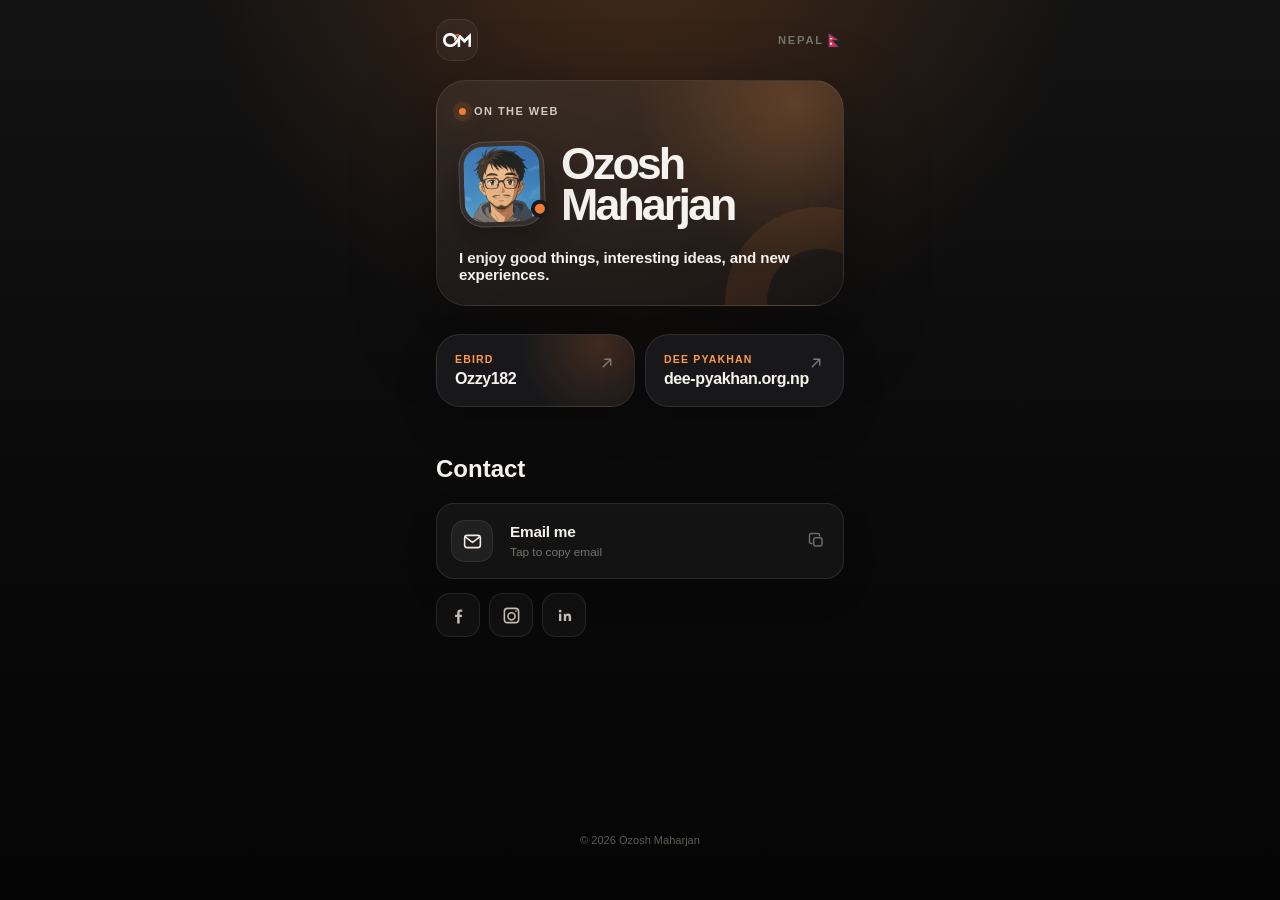
==== commit 83b6113a: "final" ====
--- a/index.html
+++ b/index.html
@@ -60,8 +60,8 @@
                         <svg viewBox="0 0 24 24"><path d="M7 17 17 7M9 7h8v8"/></svg>
                     </span>
                     <span class="feature-card__meta">
-                        <span class="feature-card__kicker">Website</span>
-                        <span class="feature-card__title">Dee Pyakhan</span>
+                        <span class="feature-card__kicker">Dee Pyakhan</span>
+                        <span class="feature-card__title">dee-pyakhan.org.np</span>
                     </span>
                 </a>
             </div>
